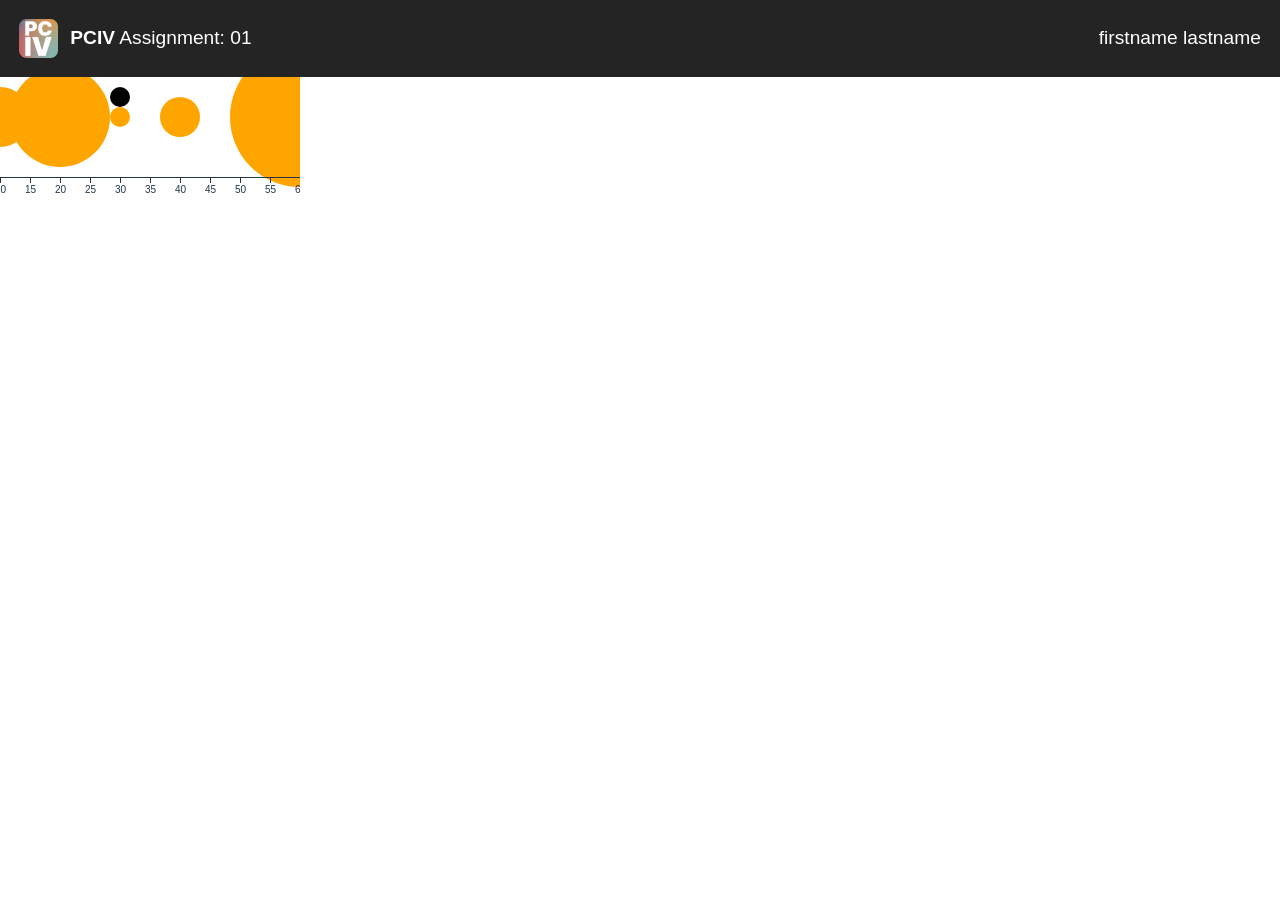
==== assignment_01/template/index.html @ 4e4f1433 "Skeleton assignment_01" ====
<!DOCTYPE html>
<html lang="en">
	<head>
		<meta charset="utf-8" />
		<link rel="icon" href="public/favicon.png" />
		<meta name="viewport" content="width=device-width, initial-scale=1" />
		<title>Assignment 01</title>
		<!-- global style -->
		<link rel="stylesheet" href="style.css">
		<!-- d3: version given with the assignment -->
		<script src="./d3.v7.min.js"></script>
	</head>
	<body>
		<div>
			<nav>
				<img src="public/favicon.png" alt="logo" id="logo" />
				<span id="assignment_id"></span>
				<span class="divider"></span>
				<span id="name"></span>
			</nav>
			<main>  
        <div id="container">
        <svg>
          <g class="chart">
          </g>
        </svg></main>
		</div>
	</body>
</html>

<script>

	const assignment_id = "01"
	const student_name = "firstname lastname" // type your name here

	function loadData() {
		(async function() {
			try {
        let myData = [{id: 1, radius: 20, x: 40, y: 40},
                      {id: 2, radius: 30, x: 10, y: 40},
                      {id: 3, radius: 50, x: 20, y: 40},
                      {id: 4, radius: 70, x: 60, y: 40},
                      {id: 5, radius: 10, x: 30, y: 40}];

        const scale = d3.scaleLinear()
                        .domain(d3.extent(myData, (d => d.x))) //Domain based on data, (x-value)
                        .range([0, 300]) // Range of screen space values

        console.log(d3.extent(myData, (d => d.x)))

        d3.select('.chart')
          .selectAll('circle')
          .data(myData)
          .join('circle')
          .attr('cx', 200)
          .attr('cy', 40)
          .attr('r', 40)
          .style('fill', 'orange');

        d3.selectAll('circle')
        .attr('cx', d => scale(d.x)) //scale based on x-value

        const axis = d3.axisBottom()
                      .scale(scale)
                      
        //apply axisBottom/Top
        d3.select('.chart')
          .append('g')
          .attr('transform', 'translate(0,100)') 
          .call(axis)

        myData.push({id: 6, radius: 10, x: 30, y: 20})

        const updateSelection = d3.select('.chart').selectAll('circle').data(myData, d => d.id)
        updateSelection.transition()
                       .duration(1000)
                       .attr('r', d => d.radius)
        updateSelection.enter()
                       .append('circle')
                       .attr('r', d => d.radius)
                       .attr('cx', d => scale(d.x))
                       .attr('cy', d => d.y)
        updateSelection.exit().remove()
			} catch(error) {
				console.log(error)
			}
		})();		
	}

	// nav bar: fill assignment number and student name 
	document.getElementById("assignment_id").innerHTML = "<b>PCIV</b> Assignment: "+assignment_id
	document.getElementById("name").innerText = student_name
	
	// load data and plot map
	loadData()		
	
  </script>
---- assignment_01/template/style.css ----
:root {
	font-family: Inter, Avenir, Helvetica, Arial, sans-serif;
	font-size: 16px;
	line-height: 24px;
	font-weight: 400;

	color-scheme: light dark;
	color: rgba(255, 255, 255, 0.87);
	background-color: #242424;

	font-synthesis: none;
	text-rendering: optimizeLegibility;
	-webkit-font-smoothing: antialiased;
	-moz-osx-font-smoothing: grayscale;
	-webkit-text-size-adjust: 100%;
}

body {
	margin: 0;
	overflow: hidden;
}

nav {
	font-size: 1.2em;
	display: flex;
	padding: 1em;
	align-items: center;
	background-color: #242424;
	color: white;
}

nav > #logo {
	height: 2em;
	margin-right: 0.66em;
}

.divider {
	flex-grow: 1;
}

@media (prefers-color-scheme: light) {
	:root {
		color: #213547;
		background-color: #ffffff;
	}
	a:hover {
		color: #747bff;
	}
	button {
		background-color: #f9f9f9;
	}
}

main {
	position: relative;
	width: 100vw;
	height: calc(100vh - 6.5em); /* 6.5em is roughly the height of the navbar */
}

#legend {
	background-color: #fff5;
	padding: 0.5em;
	height: 4.5em;
	border-radius: 0.5em;
	backdrop-filter: blur(4px);
	position: absolute;
	bottom: 3em;
	right: 1em;
	width: 320px;
	display: flex;
	flex-direction: column;
	gap: 0.5em;
}
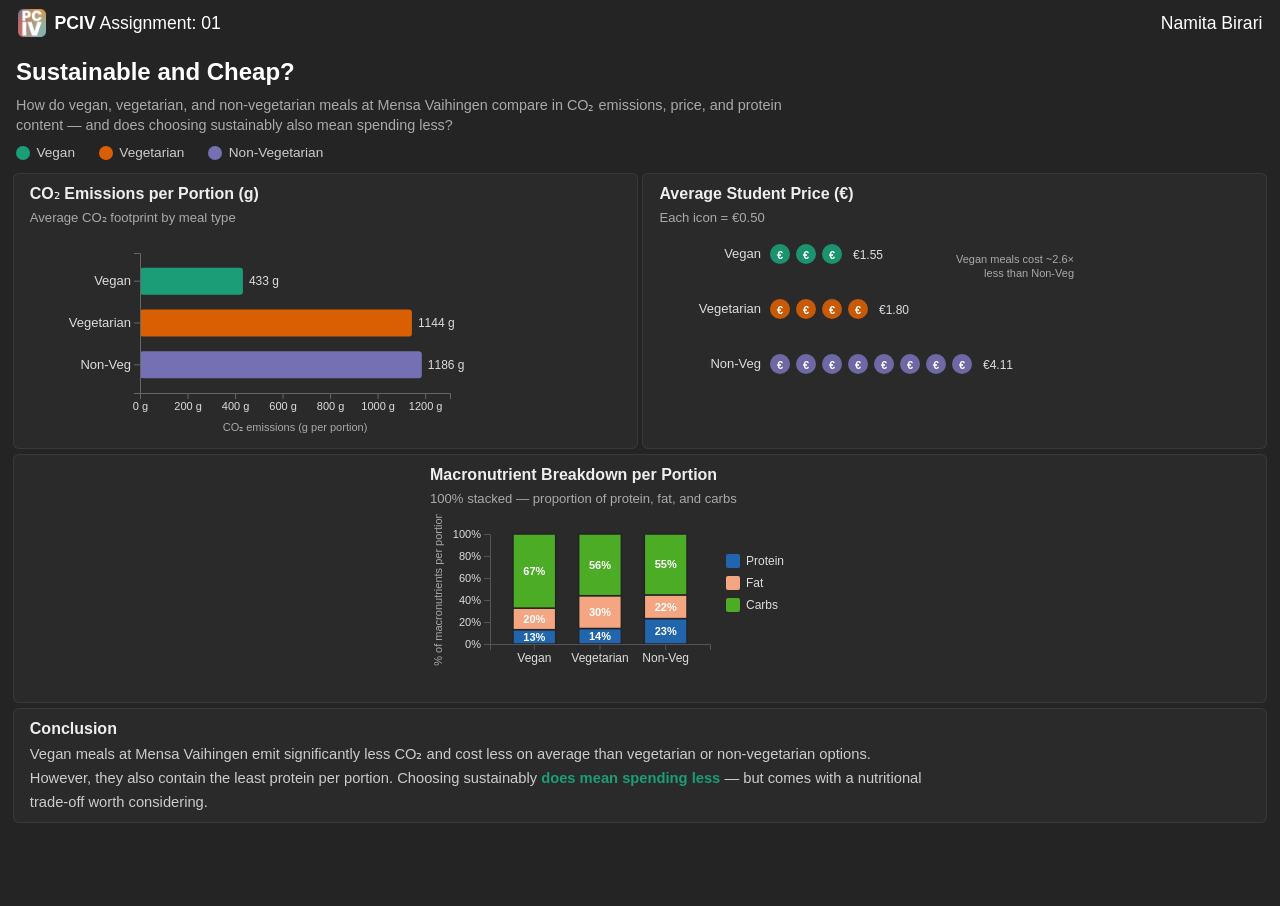
==== commit 0049cff7: "Assignment 01: Add infographic with CO2, price, and macronutrient charts" ====
--- a/assignment_01/template/index.html
+++ b/assignment_01/template/index.html
@@ -1,97 +1,437 @@
 <!DOCTYPE html>
 <html lang="en">
-	<head>
-		<meta charset="utf-8" />
-		<link rel="icon" href="public/favicon.png" />
-		<meta name="viewport" content="width=device-width, initial-scale=1" />
-		<title>Assignment 01</title>
-		<!-- global style -->
-		<link rel="stylesheet" href="style.css">
-		<!-- d3: version given with the assignment -->
-		<script src="./d3.v7.min.js"></script>
-	</head>
-	<body>
-		<div>
-			<nav>
-				<img src="public/favicon.png" alt="logo" id="logo" />
-				<span id="assignment_id"></span>
-				<span class="divider"></span>
-				<span id="name"></span>
-			</nav>
-			<main>  
-        <div id="container">
-        <svg>
-          <g class="chart">
-          </g>
-        </svg></main>
-		</div>
-	</body>
+  <head>
+    <meta charset="utf-8" />
+    <link rel="icon" href="public/favicon.png" />
+    <meta name="viewport" content="width=device-width, initial-scale=1" />
+    <title>Assignment 01</title>
+    <link rel="stylesheet" href="style.css">
+    <!-- D3.js library for data-driven SVG rendering -->
+    <script src="./d3.v7.min.js"></script>
+    <!-- Dataset: Mensa Vaihingen menu scraped from studierendenwerk-stuttgart.de -->
+    <script src="./data_vaihingen.csv.js"></script>
+    <!-- Data parsing and type-coercion utilities -->
+    <script src="./prepare-data.js"></script>
+  </head>
+  <body>
+    <div>
+      <nav>
+        <img src="public/favicon.png" alt="logo" id="logo" />
+        <span id="assignment_id"></span>
+        <span class="divider"></span>
+        <span id="name"></span>
+      </nav>
+
+      <main>
+        <!-- Hero section: title, research question, and shared color legend -->
+        <div id="hero">
+          <h1>Sustainable and Cheap?</h1>
+          <p id="research-question">
+            How do vegan, vegetarian, and non-vegetarian meals at Mensa Vaihingen
+            compare in CO₂ emissions, price, and protein content — and does
+            choosing sustainably also mean spending less?
+          </p>
+
+          <!-- Shared color legend for all three charts (ColorBrewer Dark2 palette) -->
+          <div id="color-legend">
+            <div class="legend-item">
+              <span class="legend-dot" style="background:#1b9e77"></span>
+              <span class="legend-label">Vegan</span>
+            </div>
+            <div class="legend-item">
+              <span class="legend-dot" style="background:#d95f02"></span>
+              <span class="legend-label">Vegetarian</span>
+            </div>
+            <div class="legend-item">
+              <span class="legend-dot" style="background:#7570b3"></span>
+              <span class="legend-label">Non-Vegetarian</span>
+            </div>
+          </div>
+        </div>
+
+        <!-- Dashboard grid: four sections laid out via CSS Grid -->
+        <div id="dashboard">
+
+          <!-- Chart 1: Horizontal bar chart showing average CO₂ per portion by meal type -->
+          <div class="chart-block" id="section-co2">
+            <h2>CO₂ Emissions per Portion (g)</h2>
+            <p class="chart-sub">Average CO₂ footprint by meal type</p>
+            <div id="chart-co2"></div>
+          </div>
+
+          <!-- Chart 2: Pictogram showing average student price per meal type -->
+          <div class="chart-block" id="section-price">
+            <h2>Average Student Price (€)</h2>
+            <p class="chart-sub">Each icon = €0.50</p>
+            <div id="chart-price"></div>
+          </div>
+
+          <!-- Chart 3: 100% stacked bar chart showing macronutrient proportions per meal type -->
+          <div class="chart-block" id="section-protein">
+            <h2>Macronutrient Breakdown per Portion</h2>
+            <p class="chart-sub">100% stacked — proportion of protein, fat, and carbs</p>
+            <div id="chart-protein"></div>
+          </div>
+
+          <!-- Conclusion: narrative summary of findings across all three charts -->
+          <div class="chart-block" id="section-conclusion">
+            <h2>Conclusion</h2>
+            <p class="conclusion-text">
+              Vegan meals at Mensa Vaihingen emit significantly less CO₂ and cost less
+              on average than vegetarian or non-vegetarian options. However, they also
+              contain the least protein per portion. Choosing sustainably
+              <strong>does mean spending less</strong> — but comes with a
+              nutritional trade-off worth considering.
+            </p>
+          </div>
+
+        </div>
+      </main>
+    </div>
+  </body>
 </html>
 
+
 <script>
-
-	const assignment_id = "01"
-	const student_name = "firstname lastname" // type your name here
-
-	function loadData() {
-		(async function() {
-			try {
-        let myData = [{id: 1, radius: 20, x: 40, y: 40},
-                      {id: 2, radius: 30, x: 10, y: 40},
-                      {id: 3, radius: 50, x: 20, y: 40},
-                      {id: 4, radius: 70, x: 60, y: 40},
-                      {id: 5, radius: 10, x: 30, y: 40}];
-
-        const scale = d3.scaleLinear()
-                        .domain(d3.extent(myData, (d => d.x))) //Domain based on data, (x-value)
-                        .range([0, 300]) // Range of screen space values
-
-        console.log(d3.extent(myData, (d => d.x)))
-
-        d3.select('.chart')
-          .selectAll('circle')
-          .data(myData)
-          .join('circle')
-          .attr('cx', 200)
-          .attr('cy', 40)
-          .attr('r', 40)
-          .style('fill', 'orange');
-
-        d3.selectAll('circle')
-        .attr('cx', d => scale(d.x)) //scale based on x-value
-
-        const axis = d3.axisBottom()
-                      .scale(scale)
-                      
-        //apply axisBottom/Top
-        d3.select('.chart')
-          .append('g')
-          .attr('transform', 'translate(0,100)') 
-          .call(axis)
-
-        myData.push({id: 6, radius: 10, x: 30, y: 20})
-
-        const updateSelection = d3.select('.chart').selectAll('circle').data(myData, d => d.id)
-        updateSelection.transition()
-                       .duration(1000)
-                       .attr('r', d => d.radius)
-        updateSelection.enter()
-                       .append('circle')
-                       .attr('r', d => d.radius)
-                       .attr('cx', d => scale(d.x))
-                       .attr('cy', d => d.y)
-        updateSelection.exit().remove()
-			} catch(error) {
-				console.log(error)
-			}
-		})();		
-	}
-
-	// nav bar: fill assignment number and student name 
-	document.getElementById("assignment_id").innerHTML = "<b>PCIV</b> Assignment: "+assignment_id
-	document.getElementById("name").innerText = student_name
-	
-	// load data and plot map
-	loadData()		
-	
-  </script>+  // Assignment metadata — injected into the nav bar at runtime
+  const assignment_id = "01"
+  const student_name = "Namita Birari"
+
+  document.getElementById("assignment_id").innerHTML = "<b>PCIV</b> Assignment: " + assignment_id
+  document.getElementById("name").innerText = student_name
+
+
+  // Color palette using ColorBrewer Dark2 — colorblind-safe, avoids red-green conflict.
+  // Each key maps a meal type (as stored in the dataset) to its hex color.
+  const COLOR = {
+    vegan:      "#1b9e77",
+    vegetarian: "#d95f02",
+    nonveg:     "#7570b3"
+  }
+
+  // Macronutrient colors used exclusively in Chart 3 (stacked bar).
+  // Defined locally inside drawProteinChart() as MACRO_COLOR_V2 (updated version).
+  const MACRO_COLOR = {
+    protein: "#2166ac",
+    fat:     "#f4a582",
+    carbs:   "#d1e5f0"
+  }
+
+  // Canonical display order for meal categories (ordinal: least to most restrictive)
+  const ORDER  = ["vegan", "vegetarian", "nonveg"]
+
+  // Human-readable axis labels corresponding to each dataset key
+  const LABELS = { vegan: "Vegan", vegetarian: "Vegetarian", nonveg: "Non-Veg" }
+
+
+  // Parse and clean the raw dataset using the utility in prepare-data.js.
+  // Returns an array of objects with numeric fields coerced from strings.
+  const data = prepareData()
+  console.log("Cleaned rows:", data.length)
+
+  // Aggregate per meal type: compute mean CO₂, price, and macronutrients.
+  // d3.rollup groups rows by the `veg` field and reduces each group to summary stats.
+  const grouped = d3.rollup(
+    data,
+    v => ({
+      co2:     d3.mean(v, d => d.co2_portion),
+      price:   d3.mean(v, d => d.price_student),
+      protein: d3.mean(v, d => d.protein_portion),
+      fat:     d3.mean(v, d => d.fat_portion),
+      carbs:   d3.mean(v, d => d.carbs_portion),
+    }),
+    d => d.veg
+  )
+
+  // Convert the Map returned by d3.rollup into an ordered array
+  // so all three charts iterate over meal types in the same sequence.
+  const summary = ORDER.map(veg => ({ veg, ...grouped.get(veg) }))
+  console.log("Summary:", summary)
+
+
+  // Draws a horizontal bar chart showing average CO₂ emissions per portion,
+  // grouped by meal type (vegan, vegetarian, non-vegetarian).
+  // Uses a linear x-scale and a band y-scale with the standard D3 margin convention.
+  function drawCO2Chart() {
+    const margin = { top: 20, right: 80, bottom: 40, left: 110 }
+    const width  = 500 - margin.left - margin.right
+    const height = 200 - margin.top  - margin.bottom
+
+    const svg = d3.select("#chart-co2")
+      .append("svg")
+      .attr("width",  width  + margin.left + margin.right)
+      .attr("height", height + margin.top  + margin.bottom)
+      .append("g")
+      .attr("transform", `translate(${margin.left},${margin.top})`)
+
+    // x-scale: linear, domain padded 10% beyond the maximum to leave room for labels
+    const x = d3.scaleLinear()
+      .domain([0, d3.max(summary, d => d.co2) * 1.1])
+      .range([0, width])
+
+    // y-scale: band scale maps each meal type to a vertical position
+    const y = d3.scaleBand()
+      .domain(ORDER)
+      .range([0, height])
+      .padding(0.35)
+
+    // Draw one bar per meal type, colored by meal category
+    svg.selectAll(".bar")
+      .data(summary)
+      .join("rect")
+      .attr("x", 0)
+      .attr("y", d => y(d.veg))
+      .attr("width",  d => x(d.co2))
+      .attr("height", y.bandwidth())
+      .attr("fill",   d => COLOR[d.veg])
+      .attr("rx", 3)   // rounded corners for visual polish
+
+    // Value labels positioned just to the right of each bar end
+    svg.selectAll(".bar-label")
+      .data(summary)
+      .join("text")
+      .attr("x", d => x(d.co2) + 6)
+      .attr("y", d => y(d.veg) + y.bandwidth() / 2)
+      .attr("dy", "0.35em")   // vertical centering relative to bar midpoint
+      .style("font-size", "12px")
+      .style("fill", "#ddd")
+      .text(d => `${Math.round(d.co2)} g`)
+
+    // Bottom axis with unit suffix on each tick
+    svg.append("g")
+      .attr("transform", `translate(0,${height})`)
+      .call(d3.axisBottom(x).ticks(5).tickFormat(d => d + " g"))
+      .selectAll("text").style("font-size", "11px").style("fill", "#ddd")
+
+    // Left axis with human-readable meal type labels
+    svg.append("g")
+      .call(d3.axisLeft(y).tickFormat(d => LABELS[d]))
+      .selectAll("text").style("font-size", "13px").style("fill", "#ddd")
+
+    // x-axis title below the chart
+    svg.append("text")
+      .attr("x", width / 2)
+      .attr("y", height + margin.bottom - 2)
+      .attr("text-anchor", "middle")
+      .style("font-size", "11px")
+      .style("fill", "#aaa")
+      .text("CO₂ emissions (g per portion)")
+
+    // Mute axis lines to avoid visual competition with the bars
+    svg.selectAll(".domain, .tick line").style("stroke", "#666")
+  }
+
+
+  // Draws a pictogram chart where each icon (filled circle with a € symbol)
+  // represents €0.50 of the average student meal price.
+  // The number of icons per row is rounded to the nearest 0.50 increment.
+  function drawPriceChart() {
+    const iconValue = 0.5    // each icon represents this many euros
+    const iconSize  = 22     // diameter of each icon circle in pixels
+    const margin    = { top: 10, left: 110 }
+
+    const container = d3.select("#chart-price")
+      .append("svg")
+      .attr("width", 420)
+      .attr("height", 200)
+
+    summary.forEach((d, i) => {
+      const totalIcons = Math.round(d.price / iconValue)
+      const y = margin.top + i * 55   // vertical offset per meal type row
+
+      // Meal type label on the left side of the icon row
+      container.append("text")
+        .attr("x", margin.left - 8)
+        .attr("y", y + iconSize / 2 + 4)
+        .attr("text-anchor", "end")
+        .style("font-size", "13px")
+        .style("fill", "#ddd")
+        .text(LABELS[d.veg])
+
+      // Render one icon per 0.50 € unit
+      for (let j = 0; j < totalIcons; j++) {
+        const cx = margin.left + j * (iconSize + 4) + iconSize / 2
+        const cy = y + iconSize / 2
+
+        // Circle background colored by meal type
+        container.append("circle")
+          .attr("cx", cx).attr("cy", cy)
+          .attr("r",  iconSize / 2 - 1)
+          .attr("fill", COLOR[d.veg])
+          .attr("opacity", 0.9)
+
+        // Euro symbol centered inside the circle
+        container.append("text")
+          .attr("x", cx).attr("y", cy + 5)
+          .attr("text-anchor", "middle")
+          .style("font-size", "11px")
+          .style("fill", "white")
+          .style("font-weight", "bold")
+          .text("€")
+      }
+
+      // Exact price displayed after the icon row
+      const afterX = margin.left + totalIcons * (iconSize + 4) + 6
+      container.append("text")
+        .attr("x", afterX)
+        .attr("y", y + iconSize / 2 + 5)
+        .style("font-size", "12px")
+        .style("fill", "#ddd")
+        .text(`€${d.price.toFixed(2)}`)
+    })
+
+    // Annotation highlighting the key price insight for the viewer
+    container.append("text")
+      .attr("x", 415)
+      .attr("y", 30)
+      .attr("text-anchor", "end")
+      .style("font-size", "11px")
+      .style("fill", "#aaa")
+      .text("Vegan meals cost ~2.6×")
+
+    container.append("text")
+      .attr("x", 415)
+      .attr("y", 44)
+      .attr("text-anchor", "end")
+      .style("font-size", "11px")
+      .style("fill", "#aaa")
+      .text("less than Non-Veg")
+  }
+
+
+  // Draws a vertical 100% stacked bar chart showing the proportion of
+  // protein, fat, and carbohydrates per portion for each meal type.
+  // Values are normalized to 100% so the focus is on composition, not absolute quantity.
+  function drawProteinChart() {
+    const margin = { top: 20, right: 140, bottom: 50, left: 60 }
+    const width  = 420 - margin.left - margin.right
+    const height = 180 - margin.top  - margin.bottom
+
+    const svg = d3.select("#chart-protein")
+      .append("svg")
+      .attr("width",  width  + margin.left + margin.right)
+      .attr("height", height + margin.top  + margin.bottom)
+      .style("display", "block")
+      .style("margin", "0 auto")   // center the SVG within its container
+      .append("g")
+      .attr("transform", `translate(${margin.left},${margin.top})`)
+
+    const macros = ["protein", "fat", "carbs"]
+
+    // Normalize each meal type's macronutrients to proportions summing to 1.0
+    const stackData = summary.map(d => {
+      const total = d.protein + d.fat + d.carbs
+      return {
+        veg:     d.veg,
+        protein: d.protein / total,
+        fat:     d.fat     / total,
+        carbs:   d.carbs   / total
+      }
+    })
+
+    // d3.stack computes cumulative [y0, y1] bounds for each layer
+    const stack = d3.stack().keys(macros)(stackData)
+
+    // x-scale: band scale for the three meal type columns
+    const x = d3.scaleBand()
+      .domain(ORDER)
+      .range([0, width])
+      .padding(0.35)
+
+    // y-scale: linear from 0 to 1 (0% to 100%), inverted for SVG coordinates
+    const y = d3.scaleLinear()
+      .domain([0, 1])
+      .range([height, 0])
+
+    // Updated macronutrient colors — carbs changed to green for clear
+    // distinction from both the blue (protein) and orange (fat) segments
+    const MACRO_COLOR_V2 = {
+      protein: "#2166ac",
+      fat:     "#f4a582",
+      carbs:   "#4dac26"
+    }
+
+    // Render one stacked layer per macronutrient
+    stack.forEach(layer => {
+      // Bars for this macronutrient layer
+      svg.selectAll(`.bar-${layer.key}`)
+        .data(layer)
+        .join("rect")
+        .attr("x",      d => x(d.data.veg))
+        .attr("y",      d => y(d[1]))
+        .attr("width",  x.bandwidth())
+        .attr("height", d => y(d[0]) - y(d[1]))
+        .attr("fill",   MACRO_COLOR_V2[layer.key])
+        .attr("stroke", "#242424")       // thin separator between stack segments
+        .attr("stroke-width", 1.5)
+
+      // Percentage labels centered inside each segment.
+      // Labels are suppressed when the segment is too thin to fit text (< 8%).
+      svg.selectAll(`.label-${layer.key}`)
+        .data(layer)
+        .join("text")
+        .attr("x", d => x(d.data.veg) + x.bandwidth() / 2)
+        .attr("y", d => y(d[0]) - (y(d[0]) - y(d[1])) / 2)
+        .attr("text-anchor", "middle")
+        .attr("dy", "0.35em")
+        .style("font-size", "11px")
+        .style("fill", "white")
+        .style("font-weight", "600")
+        .text(d => {
+          const pct = Math.round((d[1] - d[0]) * 100)
+          return pct > 8 ? pct + "%" : ""   // hide label if segment is too small
+        })
+    })
+
+    // Bottom axis: meal type labels
+    svg.append("g")
+      .attr("transform", `translate(0,${height})`)
+      .call(d3.axisBottom(x).tickFormat(d => LABELS[d]))
+      .selectAll("text").style("font-size", "12px").style("fill", "#ddd")
+
+    // Left axis: percentage ticks from 0% to 100%
+    svg.append("g")
+      .call(d3.axisLeft(y).ticks(5).tickFormat(d3.format(".0%")))
+      .selectAll("text").style("font-size", "11px").style("fill", "#ddd")
+
+    svg.selectAll(".domain, .tick line").style("stroke", "#555")
+
+    // Rotated y-axis title
+    svg.append("text")
+      .attr("transform", "rotate(-90)")
+      .attr("x", -height / 2)
+      .attr("y", -margin.left + 12)
+      .attr("text-anchor", "middle")
+      .style("font-size", "11px")
+      .style("fill", "#aaa")
+      .text("% of macronutrients per portion")
+
+    // Legend placed to the right of the chart area
+    const legendData = [
+      { key: "protein", label: "Protein" },
+      { key: "fat",     label: "Fat"     },
+      { key: "carbs",   label: "Carbs"   }
+    ]
+    const legend = svg.append("g")
+      .attr("transform", `translate(${width + 16}, 20)`)
+
+    legendData.forEach((item, i) => {
+      legend.append("rect")
+        .attr("x", 0).attr("y", i * 22)
+        .attr("width", 14).attr("height", 14)
+        .attr("fill", MACRO_COLOR_V2[item.key])
+        .attr("rx", 2)
+      legend.append("text")
+        .attr("x", 20).attr("y", i * 22 + 11)
+        .style("font-size", "12px")
+        .style("fill", "#ddd")
+        .text(item.label)
+    })
+  }
+
+  // Render all three charts on page load
+  drawCO2Chart()
+  drawPriceChart()
+  drawProteinChart()
+
+</script>
--- a/assignment_01/template/style.css
+++ b/assignment_01/template/style.css
@@ -1,73 +1,186 @@
+/* Base typography and rendering settings applied to the entire document.
+   Inter is preferred; Avenir and Helvetica are fallbacks for macOS/Windows. */
 :root {
-	font-family: Inter, Avenir, Helvetica, Arial, sans-serif;
-	font-size: 16px;
-	line-height: 24px;
-	font-weight: 400;
-
-	color-scheme: light dark;
-	color: rgba(255, 255, 255, 0.87);
-	background-color: #242424;
-
-	font-synthesis: none;
-	text-rendering: optimizeLegibility;
-	-webkit-font-smoothing: antialiased;
-	-moz-osx-font-smoothing: grayscale;
-	-webkit-text-size-adjust: 100%;
+  font-family: Inter, Avenir, Helvetica, Arial, sans-serif;
+  font-size: 16px;
+  line-height: 1.5;
+  font-weight: 400;
+  color: rgba(255, 255, 255, 0.87);
+  background-color: #242424;
+  font-synthesis: none;
+  text-rendering: optimizeLegibility;
+  -webkit-font-smoothing: antialiased;
+  -moz-osx-font-smoothing: grayscale;
 }
 
+
+/* Remove default margin and prevent the page from scrolling at the body level.
+   Scrolling is handled by <main> instead, to keep the nav always visible. */
 body {
-	margin: 0;
-	overflow: hidden;
+  margin: 0;
+  overflow: hidden;
 }
 
+
+/* Top navigation bar: logo on the left, assignment ID and name on the right. */
 nav {
-	font-size: 1.2em;
-	display: flex;
-	padding: 1em;
-	align-items: center;
-	background-color: #242424;
-	color: white;
+  font-size: 1.1em;
+  display: flex;
+  padding: 0.5em 1em;
+  align-items: center;
+  background-color: #242424;
+  color: white;
 }
 
-nav > #logo {
-	height: 2em;
-	margin-right: 0.66em;
+nav > #logo { height: 1.6em; margin-right: 0.5em; }
+
+/* Pushes the student name to the far right of the nav bar. */
+.divider { flex-grow: 1; }
+
+
+/* Main content area fills the viewport below the nav bar.
+   overflow-y: auto enables scrolling if the dashboard content exceeds the screen height. */
+main {
+  height: calc(100vh - 3em);
+  overflow-y: auto;
+  padding-bottom: 0.5em;
 }
 
-.divider {
-	flex-grow: 1;
+
+/* Hero section: contains the title, research question, and shared color legend. */
+#hero {
+  padding: 0.5em 1em 0.3em 1em;
 }
 
-@media (prefers-color-scheme: light) {
-	:root {
-		color: #213547;
-		background-color: #ffffff;
-	}
-	a:hover {
-		color: #747bff;
-	}
-	button {
-		background-color: #f9f9f9;
-	}
+#hero h1 {
+  font-size: 1.5em;
+  font-weight: 700;
+  color: #fff;
+  margin: 0 0 0.2em 0;
 }
 
-main {
-	position: relative;
-	width: 100vw;
-	height: calc(100vh - 6.5em); /* 6.5em is roughly the height of the navbar */
+#research-question {
+  font-size: 0.9em;
+  color: #aaa;
+  max-width: 800px;
+  margin: 0;
+  line-height: 1.4;
 }
 
-#legend {
-	background-color: #fff5;
-	padding: 0.5em;
-	height: 4.5em;
-	border-radius: 0.5em;
-	backdrop-filter: blur(4px);
-	position: absolute;
-	bottom: 3em;
-	right: 1em;
-	width: 320px;
-	display: flex;
-	flex-direction: column;
-	gap: 0.5em;
+
+/* Dashboard grid: two equal columns, three rows.
+   Row 1: CO₂ chart (left) + Price chart (right).
+   Row 2: Macronutrient chart spanning both columns.
+   Row 3: Conclusion text spanning both columns. */
+#dashboard {
+  display: grid;
+  grid-template-columns: 1fr 1fr;
+  grid-template-rows: auto auto auto;
+  gap: 0.3em;
+  padding: 0.3em 0.8em;
+  box-sizing: border-box;
+}
+
+/* Explicit grid placement for the two top-row charts. */
+#section-co2   { grid-column: 1; grid-row: 1; }
+#section-price { grid-column: 2; grid-row: 1; }
+
+/* Macronutrient chart spans the full width and centers its SVG horizontally. */
+#section-protein {
+  grid-column: 1 / span 2;
+  grid-row: 2;
+  display: flex;
+  flex-direction: column;
+  align-items: center;
+}
+
+/* Align the chart title and subtitle to the left edge of the SVG (420px wide). */
+#section-protein h2,
+#section-protein .chart-sub {
+  width: 420px;
+  text-align: left;
+}
+
+/* Conclusion section spans full width and aligns to the top of its grid cell. */
+#section-conclusion {
+  grid-column: 1 / span 2;
+  grid-row: 3;
+  align-self: start;
+}
+
+
+/* Shared card style applied to every chart section and the conclusion block. */
+.chart-block {
+  background: rgba(255,255,255,0.03);
+  border: 1px solid rgba(255,255,255,0.07);
+  border-radius: 6px;
+  padding: 0.5em 1em;
+}
+
+.chart-block h2 {
+  margin: 0 0 0.15em 0;
+  font-size: 1em;
+  font-weight: 600;
+  color: #eee;
+}
+
+/* Subtitle line shown below each chart title (e.g. "Average CO₂ footprint by meal type"). */
+.chart-sub {
+  margin: 0 0 0.4em 0;
+  font-size: 0.82em;
+  color: #aaa;
+}
+
+
+/* Conclusion paragraph styling. The <strong> tag inside is colored green
+   to visually reinforce the positive sustainability finding. */
+.conclusion-text {
+  font-size: 0.92em;
+  color: #ccc;
+  line-height: 1.6;
+  max-width: 900px;
+  margin: 0;
+}
+
+.conclusion-text strong {
+  color: #1b9e77;   /* matches the vegan color from the ColorBrewer Dark2 palette */
+}
+
+
+/* Shared color legend displayed in the hero section above the dashboard.
+   Sits inside #hero so it inherits the same left padding as the title. */
+#color-legend {
+  display: flex;
+  flex-direction: row;
+  align-items: center;
+  gap: 1.5em;
+  margin-top: 0.5em;
+  margin-left: 0;
+  flex-wrap: nowrap;
+  padding-left: 0;
+}
+
+/* Each legend item is a dot + label pair laid out in a horizontal row. */
+.legend-item {
+  display: flex;
+  flex-direction: row;
+  align-items: center;
+  gap: 0.4em;
+  white-space: nowrap;
+}
+
+/* Colored dot representing a meal type category. */
+.legend-dot {
+  width: 14px;
+  height: 14px;
+  min-width: 14px;
+  min-height: 14px;
+  border-radius: 50%;
+  display: inline-block;
+  flex-shrink: 0;   /* prevents the dot from shrinking if the container is narrow */
+}
+
+.legend-label {
+  font-size: 0.85em;
+  color: #ccc;
 }
